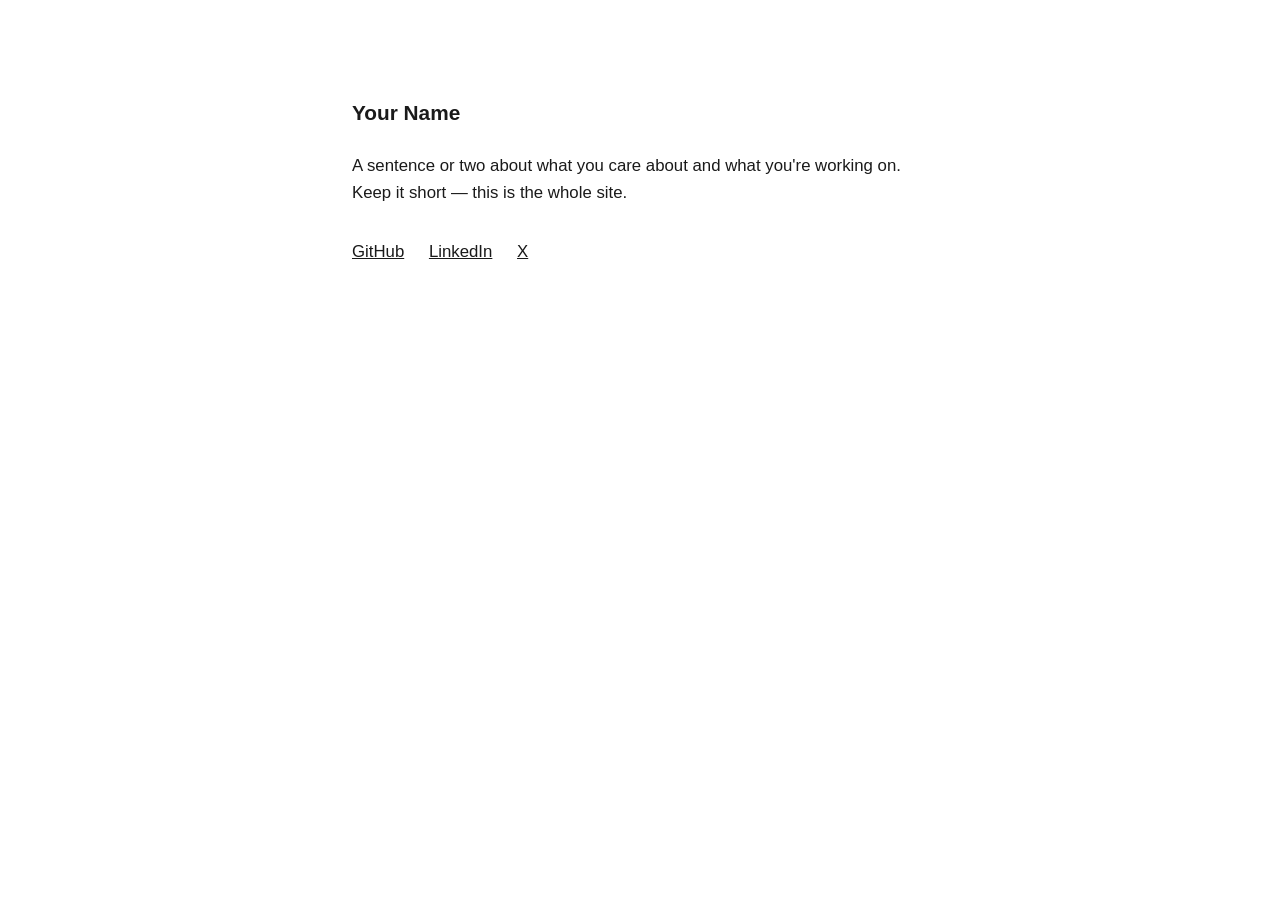
==== index.html @ d05cee15 "Initial commit: minimal personal website Co-authored-by: Cursor <cursoragent@cursor.com>" ====
<!DOCTYPE html>
<html lang="en">
<head>
  <meta charset="utf-8">
  <meta name="viewport" content="width=device-width, initial-scale=1">
  <title>Your Name</title>
  <meta name="description" content="Personal website of Your Name.">
  <style>
    body {
      max-width: 36rem;
      margin: 6rem auto;
      padding: 0 1.5rem;
      font-family: -apple-system, BlinkMacSystemFont, "Segoe UI", Helvetica, Arial, sans-serif;
      font-size: 1.05rem;
      line-height: 1.6;
      color: #1a1a1a;
      background: #ffffff;
    }
    h1 {
      font-size: 1.3rem;
      font-weight: 600;
      margin: 0 0 1.5rem;
    }
    p {
      margin: 0 0 2rem;
    }
    nav a {
      color: #1a1a1a;
      margin-right: 1.25rem;
    }
    @media (prefers-color-scheme: dark) {
      body { color: #e6e6e6; background: #111111; }
      nav a { color: #e6e6e6; }
    }
  </style>
</head>
<body>
  <h1>Your Name</h1>
  <p>
    A sentence or two about what you care about and what you're working on.
    Keep it short — this is the whole site.
  </p>
  <nav>
    <a href="https://github.com/yourusername">GitHub</a>
    <a href="https://linkedin.com/in/yourusername">LinkedIn</a>
    <a href="https://x.com/yourusername">X</a>
  </nav>
</body>
</html>
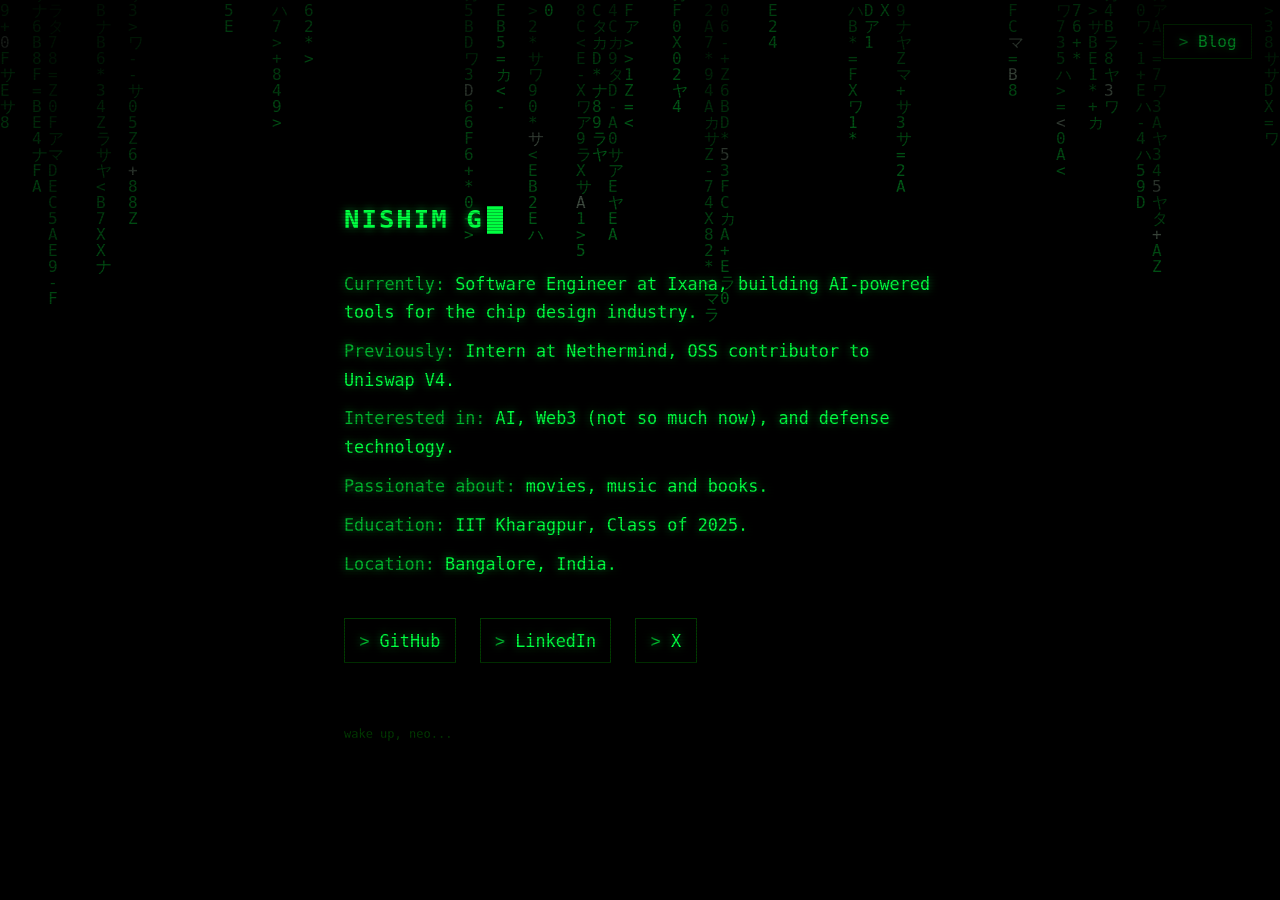
==== commit 43024240: "Add Matrix theme, markdown blog, and personal details Co-authored-by: Cursor <cursoragent@cursor.com" ====
--- a/index.html
+++ b/index.html
@@ -3,47 +3,45 @@
 <head>
   <meta charset="utf-8">
   <meta name="viewport" content="width=device-width, initial-scale=1">
-  <title>Your Name</title>
-  <meta name="description" content="Personal website of Your Name.">
-  <style>
-    body {
-      max-width: 36rem;
-      margin: 6rem auto;
-      padding: 0 1.5rem;
-      font-family: -apple-system, BlinkMacSystemFont, "Segoe UI", Helvetica, Arial, sans-serif;
-      font-size: 1.05rem;
-      line-height: 1.6;
-      color: #1a1a1a;
-      background: #ffffff;
-    }
-    h1 {
-      font-size: 1.3rem;
-      font-weight: 600;
-      margin: 0 0 1.5rem;
-    }
-    p {
-      margin: 0 0 2rem;
-    }
-    nav a {
-      color: #1a1a1a;
-      margin-right: 1.25rem;
-    }
-    @media (prefers-color-scheme: dark) {
-      body { color: #e6e6e6; background: #111111; }
-      nav a { color: #e6e6e6; }
-    }
-  </style>
+  <title>Nishim Goyal</title>
+  <meta name="description" content="Personal website of Nishim Goyal.">
+  <link rel="stylesheet" href="assets/matrix.css">
 </head>
 <body>
-  <h1>Your Name</h1>
-  <p>
-    A sentence or two about what you care about and what you're working on.
-    Keep it short — this is the whole site.
-  </p>
-  <nav>
-    <a href="https://github.com/yourusername">GitHub</a>
-    <a href="https://linkedin.com/in/yourusername">LinkedIn</a>
-    <a href="https://x.com/yourusername">X</a>
-  </nav>
+  <canvas id="rain"></canvas>
+
+  <a class="corner-link" href="blog/">Blog</a>
+
+  <main>
+    <h1><span id="typed"></span><span class="cursor"></span></h1>
+    <div class="bio">
+      <p><span class="label">Currently:</span> Software Engineer at Ixana, building AI-powered tools for the chip design industry.</p>
+      <p><span class="label">Previously:</span> Intern at Nethermind, OSS contributor to Uniswap V4.</p>
+      <p><span class="label">Interested in:</span> AI, Web3 (not so much now), and defense technology.</p>
+      <p><span class="label">Passionate about:</span> movies, music and books.</p>
+      <p><span class="label">Education:</span> IIT Kharagpur, Class of 2025.</p>
+      <p><span class="label">Location:</span> Bangalore, India.</p>
+    </div>
+    <nav>
+      <a href="https://github.com/nishim3">GitHub</a>
+      <a href="https://linkedin.com/in/nishimgoyal">LinkedIn</a>
+      <a href="https://x.com/nishimgoyal">X</a>
+    </nav>
+  </main>
+
+  <footer>wake up, neo...</footer>
+
+  <script src="assets/rain.js"></script>
+  <script>
+    const NAME = "Nishim Goyal";
+    const typed = document.getElementById("typed");
+    let i = 0;
+    (function type() {
+      if (i <= NAME.length) {
+        typed.textContent = NAME.slice(0, i++);
+        setTimeout(type, 90 + Math.random() * 80);
+      }
+    })();
+  </script>
 </body>
 </html>
--- a/assets/matrix.css
+++ b/assets/matrix.css
@@ -0,0 +1,266 @@
+:root {
+  --green: #00ff41;
+  --green-dim: #00b32d;
+  --green-dark: #003b00;
+  --bg: #000000;
+}
+
+* { box-sizing: border-box; }
+
+html, body {
+  margin: 0;
+  padding: 0;
+  background: var(--bg);
+  color: var(--green);
+  font-family: "SF Mono", "Fira Code", "JetBrains Mono", Menlo, Consolas, monospace;
+}
+
+/* Digital rain sits behind everything */
+#rain {
+  position: fixed;
+  inset: 0;
+  z-index: 0;
+  opacity: 0.35;
+}
+
+/* CRT scanlines + vignette over the whole page */
+body::after {
+  content: "";
+  position: fixed;
+  inset: 0;
+  z-index: 2;
+  pointer-events: none;
+  background:
+    repeating-linear-gradient(
+      0deg,
+      rgba(0, 0, 0, 0.25) 0px,
+      rgba(0, 0, 0, 0.25) 1px,
+      transparent 1px,
+      transparent 3px
+    ),
+    radial-gradient(ellipse at center, transparent 55%, rgba(0, 0, 0, 0.65) 100%);
+}
+
+main {
+  position: relative;
+  z-index: 1;
+  max-width: 40rem;
+  margin: 0 auto;
+  padding: 22vh 1.5rem 0;
+  font-size: 1.05rem;
+  line-height: 1.7;
+  text-shadow: 0 0 8px rgba(0, 255, 65, 0.55);
+}
+
+/* Blog pages start higher so there's room to read */
+main.page {
+  padding-top: 10vh;
+  padding-bottom: 4rem;
+}
+
+h1 {
+  font-size: 1.6rem;
+  font-weight: 700;
+  letter-spacing: 0.08em;
+  margin: 0 0 1.75rem;
+  text-transform: uppercase;
+}
+
+/* Blinking block cursor */
+.cursor {
+  display: inline-block;
+  width: 0.6em;
+  height: 1.1em;
+  margin-left: 0.15em;
+  vertical-align: text-bottom;
+  background: var(--green);
+  animation: blink 1s steps(1) infinite;
+}
+
+@keyframes blink { 50% { opacity: 0; } }
+
+p { margin: 0 0 2.5rem; }
+
+/* Bio lines on the homepage */
+.bio {
+  margin: 0 0 2.5rem;
+}
+
+.bio p {
+  margin: 0 0 0.65rem;
+}
+
+.bio .label {
+  color: var(--green-dim);
+}
+
+nav {
+  display: flex;
+  gap: 1.5rem;
+  flex-wrap: wrap;
+}
+
+nav a {
+  color: var(--green);
+  text-decoration: none;
+  border: 1px solid var(--green-dark);
+  padding: 0.45rem 0.9rem;
+  transition: all 0.15s ease;
+}
+
+nav a::before {
+  content: "> ";
+  color: var(--green-dim);
+}
+
+nav a:hover {
+  background: var(--green);
+  color: #000;
+  border-color: var(--green);
+  box-shadow: 0 0 18px rgba(0, 255, 65, 0.8);
+  text-shadow: none;
+}
+
+nav a:hover::before { color: #000; }
+
+/* Pinned link in the top-right corner */
+.corner-link {
+  position: fixed;
+  top: 1.5rem;
+  right: 1.75rem;
+  z-index: 1;
+  color: var(--green);
+  text-decoration: none;
+  border: 1px solid var(--green-dark);
+  padding: 0.45rem 0.9rem;
+  text-shadow: 0 0 8px rgba(0, 255, 65, 0.55);
+  transition: all 0.15s ease;
+}
+
+.corner-link::before {
+  content: "> ";
+  color: var(--green-dim);
+}
+
+.corner-link:hover {
+  background: var(--green);
+  color: #000;
+  border-color: var(--green);
+  box-shadow: 0 0 18px rgba(0, 255, 65, 0.8);
+  text-shadow: none;
+}
+
+.corner-link:hover::before { color: #000; }
+
+footer {
+  position: relative;
+  z-index: 1;
+  max-width: 40rem;
+  margin: 4rem auto 0;
+  padding: 0 1.5rem 2rem;
+  font-size: 0.75rem;
+  color: var(--green-dark);
+}
+
+/* ---- Blog list ---- */
+.back-link {
+  color: var(--green-dim);
+  text-decoration: none;
+  font-size: 0.85rem;
+}
+
+.back-link:hover { color: var(--green); }
+
+ul.post-list {
+  list-style: none;
+  margin: 0;
+  padding: 0;
+}
+
+ul.post-list li {
+  margin: 0 0 1.1rem;
+}
+
+ul.post-list .post-date {
+  color: var(--green-dim);
+  font-size: 0.85rem;
+  margin-right: 1rem;
+}
+
+ul.post-list a {
+  color: var(--green);
+  text-decoration: none;
+}
+
+ul.post-list a::before {
+  content: "> ";
+  color: var(--green-dim);
+}
+
+ul.post-list a:hover {
+  text-decoration: underline;
+  text-shadow: 0 0 14px rgba(0, 255, 65, 0.9);
+}
+
+/* ---- Rendered markdown article ---- */
+article .post-date {
+  color: var(--green-dim);
+  font-size: 0.85rem;
+  margin-bottom: 2rem;
+}
+
+article h1, article h2, article h3 {
+  color: var(--green);
+  letter-spacing: 0.05em;
+}
+
+article h2 { font-size: 1.25rem; margin: 2.5rem 0 1rem; }
+article h3 { font-size: 1.05rem; margin: 2rem 0 0.75rem; }
+
+article p { margin: 0 0 1.25rem; }
+
+article a {
+  color: var(--green);
+  text-decoration: underline;
+}
+
+article a:hover { text-shadow: 0 0 14px rgba(0, 255, 65, 0.9); }
+
+article code {
+  background: rgba(0, 255, 65, 0.08);
+  border: 1px solid var(--green-dark);
+  padding: 0.1em 0.35em;
+  font-size: 0.9em;
+}
+
+article pre {
+  background: rgba(0, 255, 65, 0.05);
+  border: 1px solid var(--green-dark);
+  padding: 1rem;
+  overflow-x: auto;
+  text-shadow: none;
+}
+
+article pre code {
+  background: none;
+  border: none;
+  padding: 0;
+}
+
+article blockquote {
+  margin: 0 0 1.25rem;
+  padding: 0.25rem 0 0.25rem 1rem;
+  border-left: 2px solid var(--green-dim);
+  color: var(--green-dim);
+}
+
+article ul, article ol { margin: 0 0 1.25rem; padding-left: 1.5rem; }
+article li { margin-bottom: 0.4rem; }
+
+article hr {
+  border: none;
+  border-top: 1px solid var(--green-dark);
+  margin: 2rem 0;
+}
+
+article img { max-width: 100%; }
